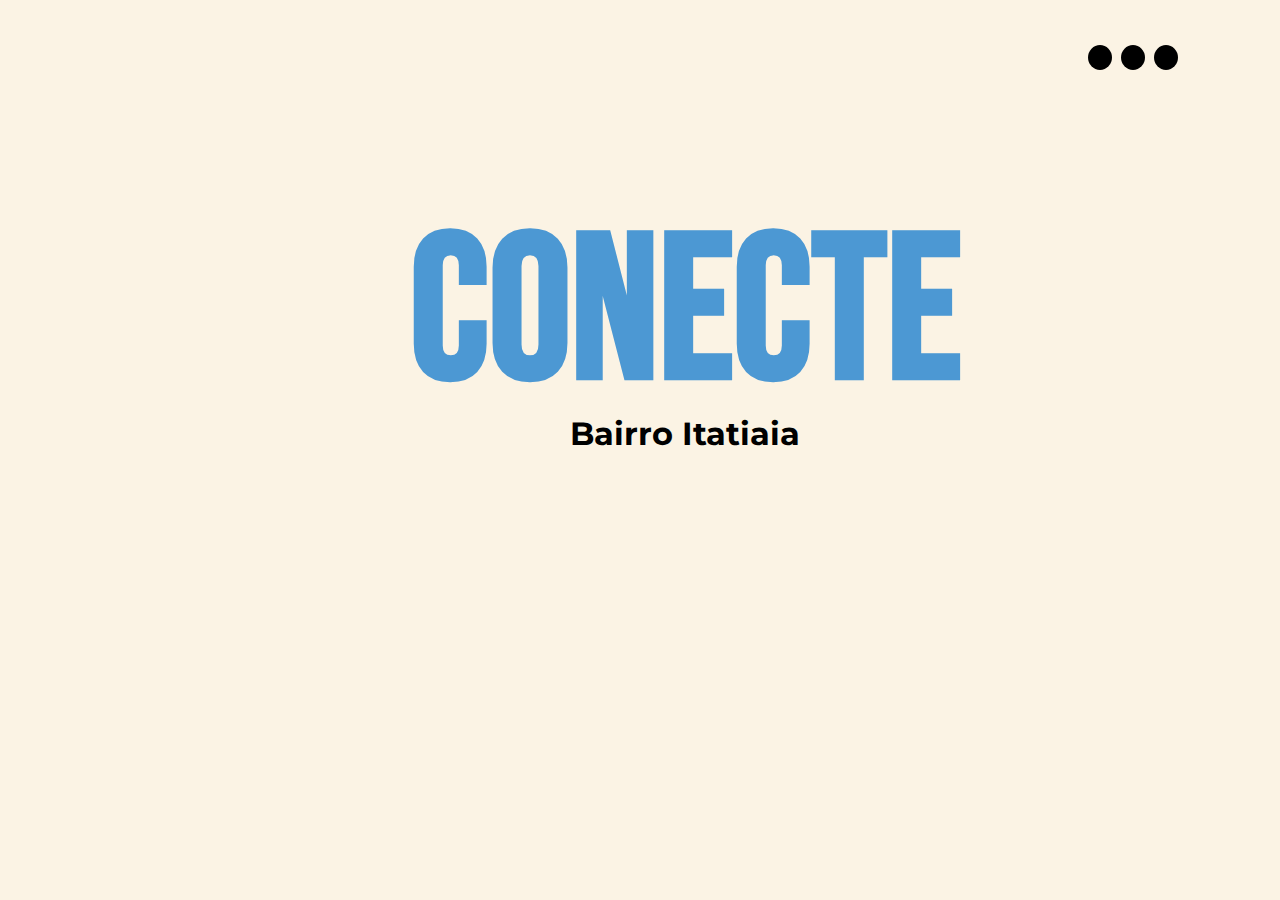
==== index.html @ e9b51636 "Add files via upload" ====
<!DOCTYPE html>
<html lang="en">
<head>
    <meta charset="UTF-8">
    <meta name="viewport" content="width=device-width, initial-scale=1.0">
    <link rel="stylesheet" href="index.css">
    <link rel="Website icon" href="img/logo.svg">
    <link rel="preconnect" href="https://fonts.googleapis.com">
    <link rel="preconnect" href="https://fonts.gstatic.com" crossorigin>
    <link href="https://fonts.googleapis.com/css2?family=Bebas+Neue&family=Montserrat:ital,wght@0,400;1,300&display=swap" rel="stylesheet">
    <title>Conecte Itatiaia</title>
</head>
<body>
    <header>
        <div class="menu">
            <div class="btn1" id="btn1"></div>
            <div class="btn2" id="btn2"></div>
            <div class="btn3" id="btn3"></div>    
        </div>
    </header>
    <div class="titulodiv">
        <h1 class="titulo_inicial"><span class="spanh11 ">Conecte</span><br><span class="spanh12">Bairro Itatiaia</span></h1>
    </div>
<script src="index.js"></script>
</body>
</html>
---- index.css ----
body{
    background-color: #FBF3E4;
    color: black;
    display: flex;
    max-width: 100vw;
    width: 100%;
    margin: 0;
    word-wrap: break-word;
    overflow-wrap: break-word;
    box-sizing: border-box;
    overflow-x: hidden;
    font-family: 'Montserrat', sans-serif;
}
.titulo_inicial .spanh11{
    font-family: 'Bebas Neue', sans-serif;
    font-size: 205px;
    color: #4C98D3;
}
header{
    position: fixed;
}
.titulodiv{
    text-align: center;
    margin-left: 32%;
    margin-top: 15%;
    line-height: 1;
}
.titulo_inicial{

}
.menu{
    display: flex;
    position: fixed;
    left: 85%;
    top: 5%;
}
.btn1.open{
    margin-top: 70%;
    width: 200px;
    height: 300px;
    border-radius: 5%;
    background-color: #7A40F5;
    position: absolute;
    margin-left: -10%;
}
.btn2.open{
    margin-top: 70%;
    width: 200px;
    height: 300px;
    border-radius: 5%;
    background-color: #486BE8;
    position: absolute;
    margin-left: -10%;
}
.btn3.open{
    margin-top: 70%;
    width: 200px;
    height: 300px;
    border-radius: 5%;
    background-color: #40C6F5;
    position: absolute;
    margin-left: -10%;
}
.btn1.off{
    display: none;
}
.btn2.off{
    display: none;
}
.btn3.off{
    display: none;
}
.btn1{
    width: 30px;
    height: 25px;
    border-radius: 50%;
    background-color: black;
    transition: 0.5s;
}
.btn2{
    margin-left: 10%;
    width: 30px;
    height: 25px;
    border-radius: 50%;
    background-color: black;
    transition: 0.5s;
}
.btn3{
    margin-left: 10%;
    width: 30px;
    height: 25px;
    border-radius: 50%;
    background-color: black;
    transition: 0.5s;
}
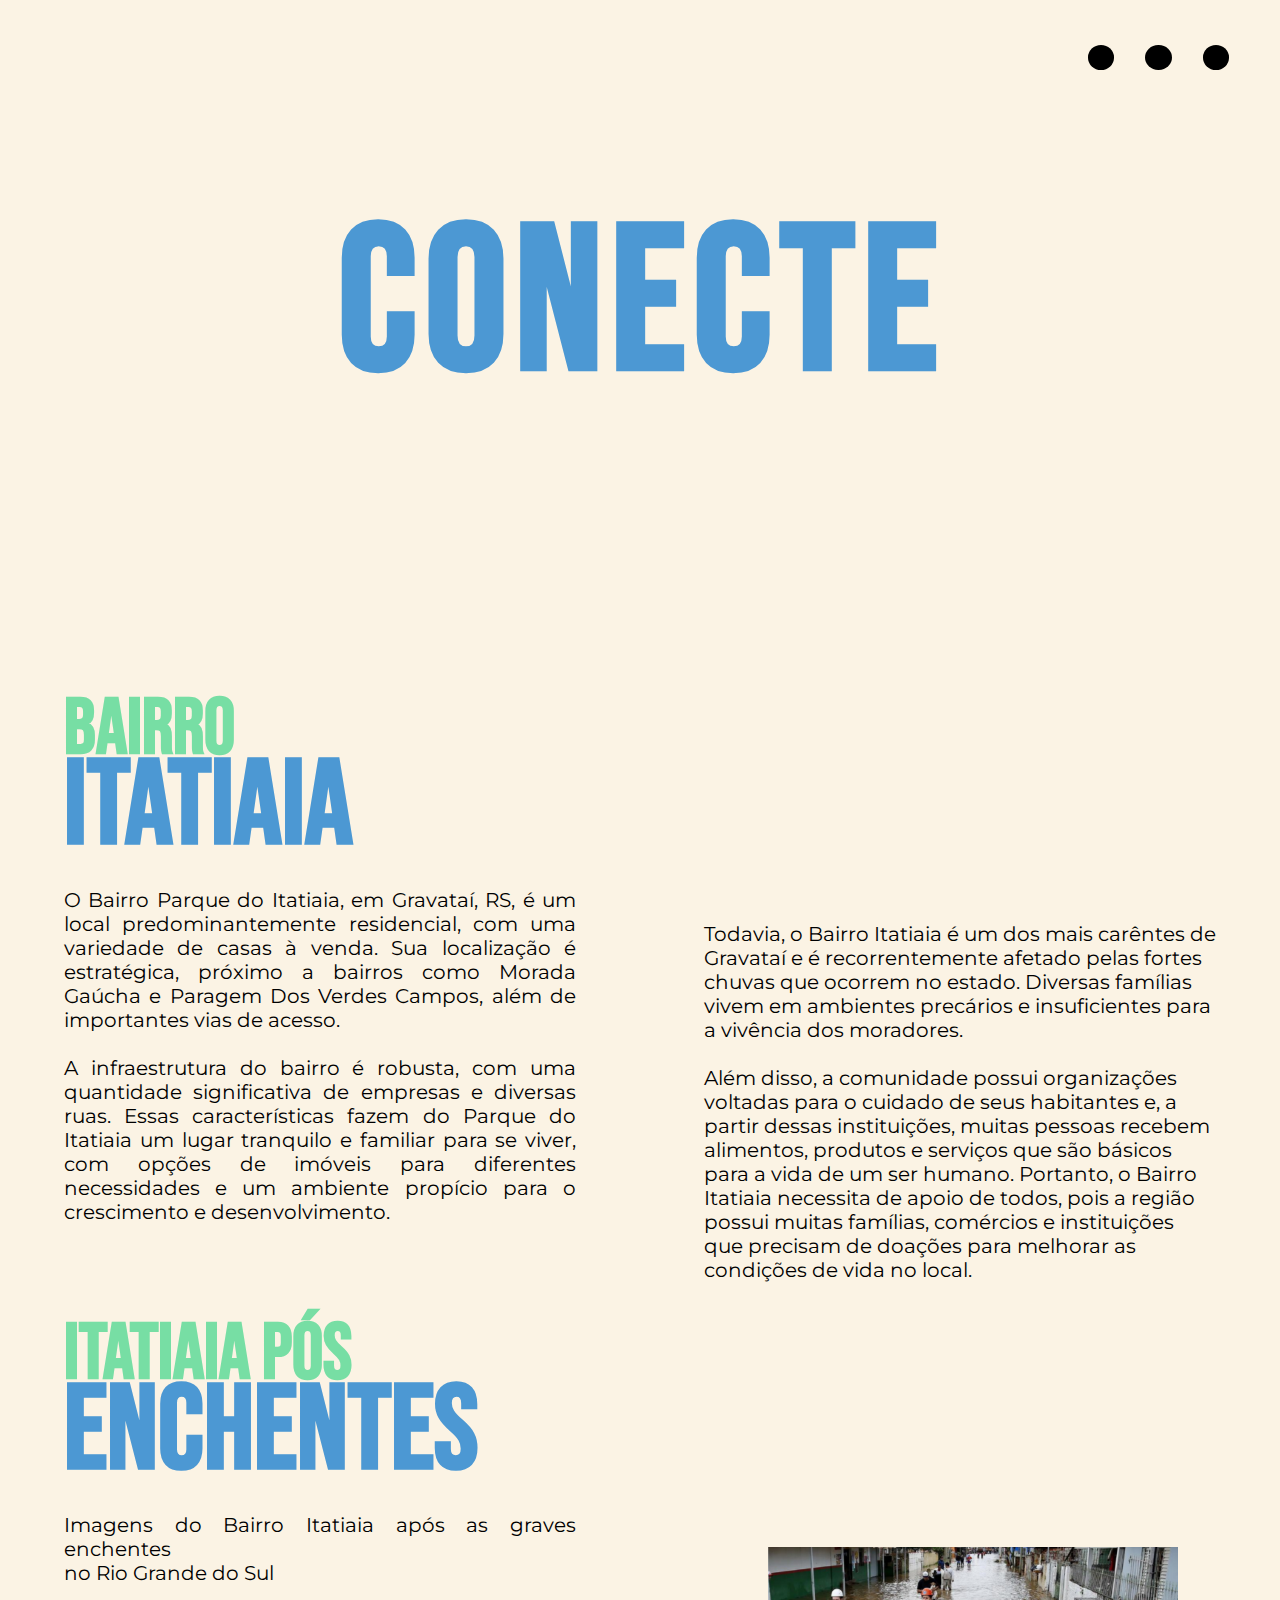
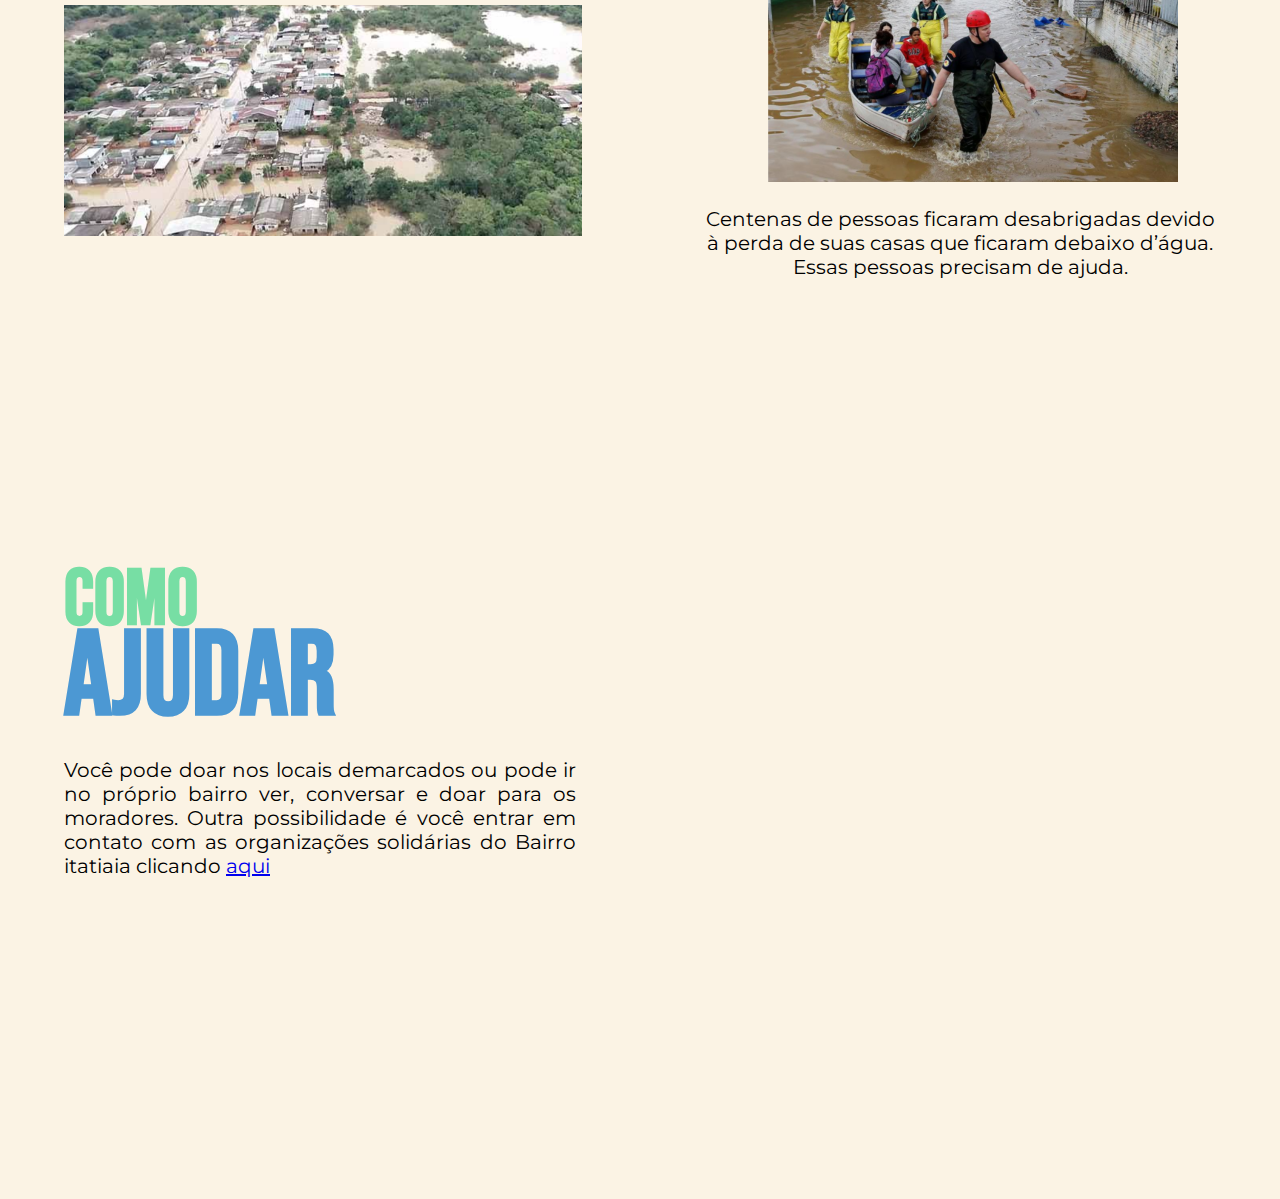
==== commit 6ae52309: "Add files via upload" ====
--- a/index.html
+++ b/index.html
@@ -18,9 +18,61 @@
             <div class="btn3" id="btn3"></div>    
         </div>
     </header>
-    <div class="titulodiv">
-        <h1 class="titulo_inicial"><span class="spanh11 ">Conecte</span><br><span class="spanh12">Bairro Itatiaia</span></h1>
-    </div>
+    <section id="secttitulo">
+        <article>
+            <div class="titulodiv">
+                <h1 class="titulo_inicial"><span class="spanh11">Conecte</span></h1>
+            </div>
+        </article>
+    </section>
+
+    <section id="sobrebairro">
+        <article>
+            <div class="textbairro1">
+                <h1 class="h1bairro">
+                    <span class="spanbairro1">BAIRRO</span><br><span class="spanbairro2">ITATIAIA</span>
+                </h1>
+                <p>O Bairro Parque do Itatiaia, em Gravataí, RS, é um local predominantemente residencial, com uma variedade de casas à venda. Sua localização é estratégica, próximo a bairros como Morada Gaúcha e Paragem Dos Verdes Campos, além de importantes vias de acesso. <br><br>
+
+                    A infraestrutura do bairro é robusta, com uma quantidade significativa de empresas e diversas ruas. Essas características fazem do Parque do Itatiaia um lugar tranquilo e familiar para se viver, com opções de imóveis para diferentes necessidades e um ambiente propício para o crescimento e desenvolvimento.</p>
+            </div>
+        </article>
+        <article>
+            <div class="textbairro2">
+                <p>Todavia, o Bairro Itatiaia é um dos mais carêntes de Gravataí e é recorrentemente afetado pelas fortes chuvas que ocorrem no estado. Diversas famílias vivem em ambientes precários e insuficientes para a vivência dos moradores. <br><br>Além disso, a comunidade possui organizações voltadas para o cuidado de seus habitantes e, a partir dessas instituições, muitas pessoas recebem alimentos, produtos e serviços que são básicos para a vida de um ser humano. Portanto, o Bairro Itatiaia necessita de apoio de todos, pois a região possui muitas famílias, comércios e instituições que precisam de doações para melhorar as condições de vida no local.</p>
+            </div>
+        </article>
+    </section>
+    <section id="enchentes">
+        <article>
+            <div class="textbairro1">
+                <h1 class="h1bairro">
+                    <span class="spanbairro1">Itatiaia pós</span><br><span class="spanbairro2">Enchentes</span>
+                </h1>
+                <p >Imagens do Bairro Itatiaia após as graves enchentes <br>no Rio Grande do Sul</p>
+                <img src="img/img1.png" alt="Bairro Itatiaia alagado" class="img1enc">
+            </div>
+        </article>
+        <article>
+            <div class="textbairro2">
+                <img src="img/img2.png" alt="Voluntários auxiliando pessoas na enchente no Bairro Itatia" class="img2enc">
+                <p style="text-align: center;">Centenas de pessoas ficaram desabrigadas devido à perda de suas casas que ficaram debaixo d’água. Essas pessoas precisam de ajuda.</p>
+            </div>
+        </article>
+    </section>
+    <section id="ajuda">
+        <article>
+                <div class="textbairro1"> 
+                   <h1 class="h1bairro mais"><span class="spanbairro1">Como</span><br><span class="spanbairro2">ajudar</span></h1>
+                   <p>Você pode doar nos locais demarcados ou pode ir no próprio bairro ver, conversar e doar para os moradores. Outra possibilidade é você entrar em contato com as organizações solidárias do Bairro itatiaia clicando <a href="#">aqui</a></p>
+                </div>
+        </article>
+        <article>
+            <div class="textbairro2">
+                <iframe src="https://www.google.com/maps/embed?pb=!1m18!1m12!1m3!1d3457.898331185777!2d-50.9314094!3d-29.924829!2m3!1f0!2f0!3f0!3m2!1i1024!2i768!4f13.1!3m3!1m2!1s0x95190bd91926f90f%3A0x6dce56b032057a7!2sR.%20Parque%20Itatiaia%20-%20Gravata%C3%AD%2C%20RS%2C%2094197-660!5e0!3m2!1spt-BR!2sbr!4v1695348932520!5m2!1spt-BR!2sbr" width="600" height="450" style="border:0;" allowfullscreen="no" loading="lazy" referrerpolicy="no-referrer-when-downgrade"></iframe>
+            </div>
+        </article>
+    </section>
 <script src="index.js"></script>
 </body>
 </html>--- a/index.css
+++ b/index.css
@@ -1,7 +1,9 @@
+*{
+    -border: 1px red solid;
+}
 body{
     background-color: #FBF3E4;
     color: black;
-    display: flex;
     max-width: 100vw;
     width: 100%;
     margin: 0;
@@ -11,9 +13,54 @@
     overflow-x: hidden;
     font-family: 'Montserrat', sans-serif;
 }
-.titulo_inicial .spanh11{
+.mais{
+    margin-top: 30vh;
+}
+#ajuda{
+    display: flex;
+    height: 100vh;
+    top: 0px;
+}
+#enchentes{
+    display: flex;
+}
+.img2enc{
+    width: 80%;
+    margin-left: 5vw;
+}
+.img1enc{
+    width: 90%;
+    margin-left: 5vw;
+}
+.textbairro2{
+    margin-top: 27.2vh;
+    font-size: 20px;
+    margin-left: 10vw;
+    width: 40vw;
+}
+.textbairro1 p{
+    text-align: justify;
+    margin-left: 5vw;
+    font-size: 20px;
+}
+#sobrebairro{
+    display: flex;
+    -border: 1px red solid;
+}
+.textbairro1{
+    width: 45vw;
+}
+.h1bairro{
+    margin-left: 5vw;
     font-family: 'Bebas Neue', sans-serif;
-    font-size: 205px;
+    line-height: 4rem;
+}
+.h1bairro .spanbairro1{
+    font-size: 77.8px;
+    color: #77DEA4;
+}
+.h1bairro .spanbairro2{
+    font-size: 119px;
     color: #4C98D3;
 }
 header{
@@ -21,12 +68,29 @@
 }
 .titulodiv{
     text-align: center;
-    margin-left: 32%;
-    margin-top: 15%;
+    margin-top: 22%;
     line-height: 1;
 }
+section{
+    width: 100%;
+    -border: 1px red solid;
+}
+#secttitulo{
+    height: 75vh;
+    border: 1px transparent solid;
+}
 .titulo_inicial{
-
+    line-height: 48.3px;
+}
+.titulo_inicial .spanh11{
+    font-family: 'Bebas Neue', sans-serif;
+    font-size: 205px;
+    color: #4C98D3;
+    letter-spacing: 0.5rem;
+}
+.titulo_inicial .spanh12{
+    font-size: 50px;
+    color: #32CDC3;
 }
 .menu{
     display: flex;
@@ -71,23 +135,23 @@
     display: none;
 }
 .btn1{
-    width: 30px;
+    width: 47px;
     height: 25px;
     border-radius: 50%;
     background-color: black;
     transition: 0.5s;
 }
 .btn2{
-    margin-left: 10%;
-    width: 30px;
+    margin-left: 22%;
+    width:47px;
     height: 25px;
     border-radius: 50%;
     background-color: black;
     transition: 0.5s;
 }
 .btn3{
-    margin-left: 10%;
-    width: 30px;
+    margin-left: 22%;
+    width: 47px;
     height: 25px;
     border-radius: 50%;
     background-color: black;
